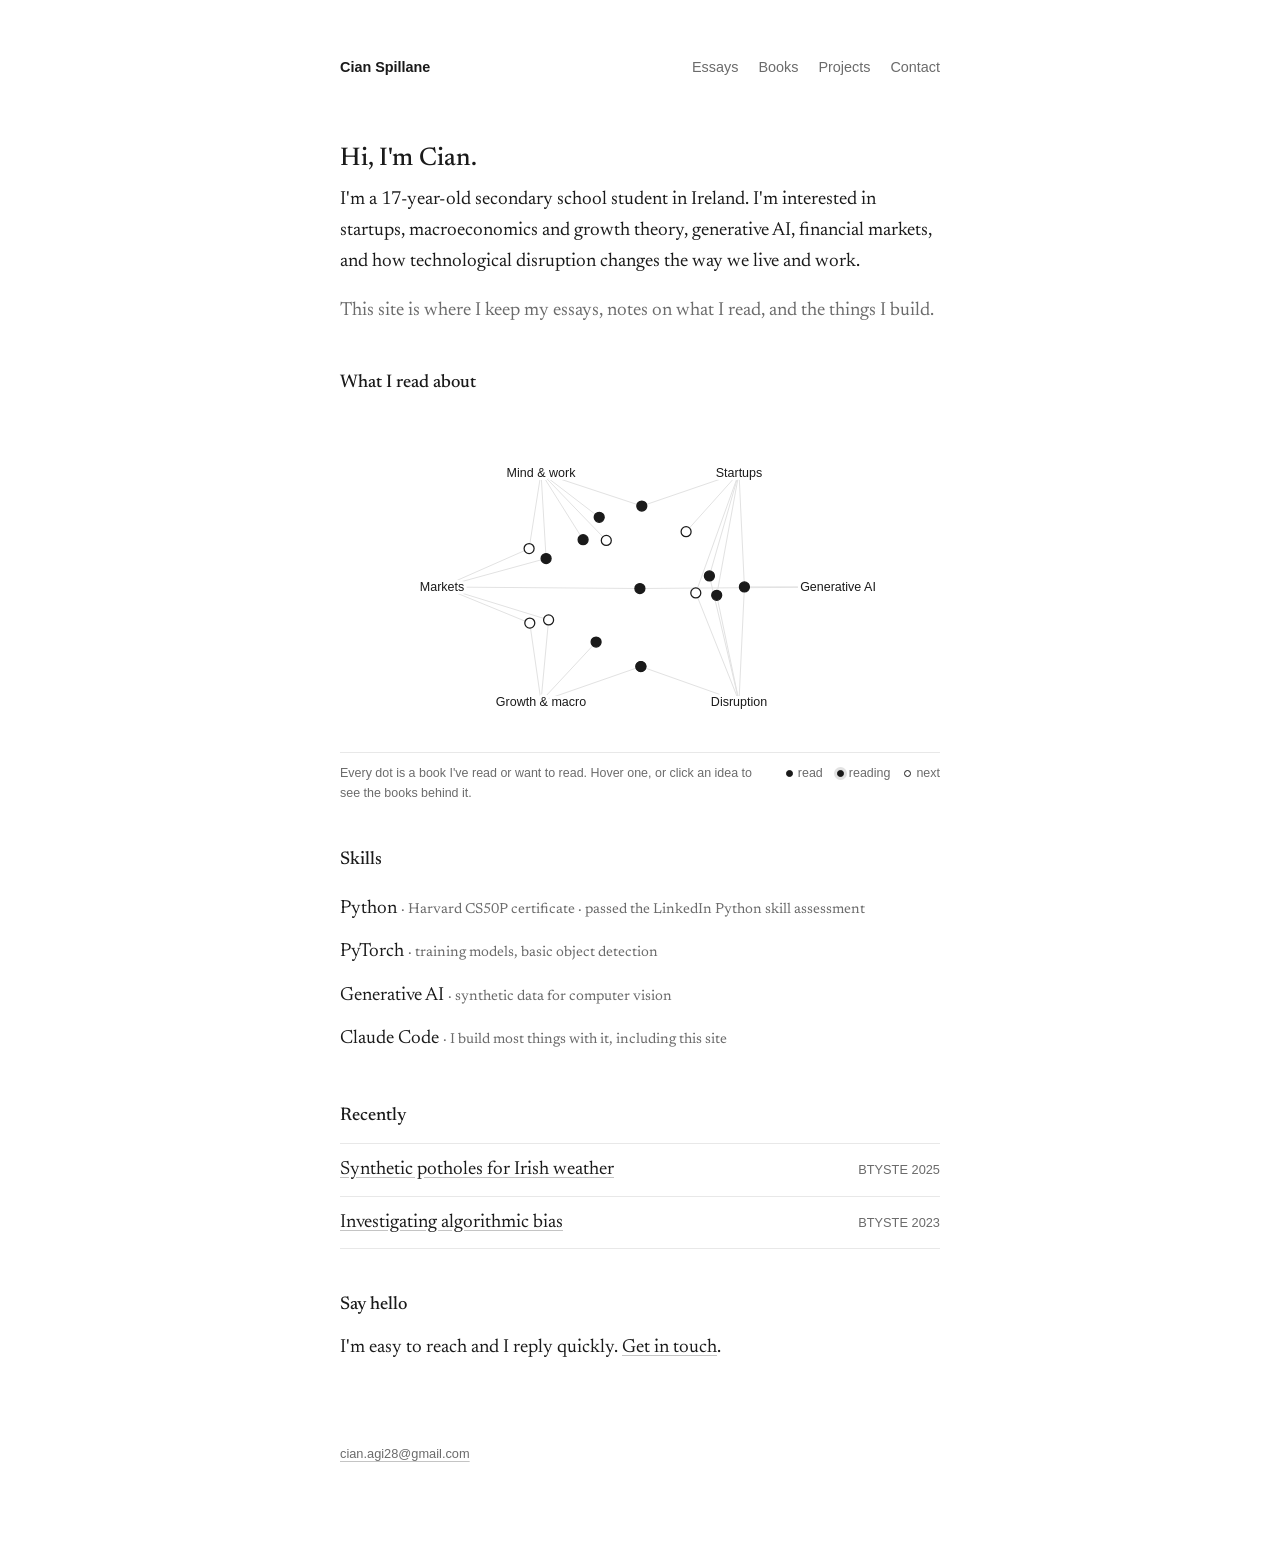
==== index.html @ 695e27a9 "Personal website: essays, books with idea map, projects, contact Co-Authored-By: Claude Opus 5.5 <no" ====
<!doctype html>
<html lang="en">
<head>
<meta charset="utf-8">
<meta name="viewport" content="width=device-width, initial-scale=1">
<title>Cian Spillane</title>
<meta name="description" content="Cian Spillane, a 17-year-old student writing about startups, growth, AI and markets.">
<link rel="preconnect" href="https://fonts.googleapis.com">
<link rel="preconnect" href="https://fonts.gstatic.com" crossorigin>
<link rel="stylesheet" href="https://fonts.googleapis.com/css2?family=Newsreader:ital,opsz,wght@0,6..72,400;0,6..72,500;1,6..72,400&display=swap">
<link rel="stylesheet" href="style.css">
</head>
<body>
<div class="wrap">
<header>
  <a class="name" href="index.html">Cian Spillane</a>
  <nav>
    <a href="essays.html">Essays</a>
    <a href="books.html">Books</a>
    <a href="projects.html">Projects</a>
    <a href="contact.html">Contact</a>
  </nav>
</header>
<main>
  <h1>Hi, I'm Cian.</h1>
  <p>I'm a 17-year-old secondary school student in Ireland. I'm interested in startups, macroeconomics and growth theory, generative AI, financial markets, and how technological disruption changes the way we live and work.</p>
  <p class="muted">This site is where I keep my essays, notes on what I read, and the things I build.</p>

  <h2>What I read about</h2>
  <div class="map-wrap">
    <div id="map"></div>
    <div class="map-foot">
      <div id="map-caption" aria-live="polite"></div>
      <div class="legend"><span><i class="read"></i>read</span><span><i class="reading"></i>reading</span><span><i></i>next</span></div>
    </div>
  </div>

  <h2>Skills</h2>
  <ul class="skills">
    <li>Python <span class="muted">· Harvard CS50P certificate <!-- TODO: link the certificate once uploaded --> · passed the LinkedIn Python skill assessment</span></li>
    <li>PyTorch <span class="muted">· training models, basic object detection</span></li>
    <li>Generative AI <span class="muted">· synthetic data for computer vision</span></li>
    <li>Claude Code <span class="muted">· I build most things with it, including this site</span></li>
  </ul>

  <h2>Recently</h2>
  <ul class="list">
    <li><a href="projects.html#potholes">Synthetic potholes for Irish weather</a><span class="date">BTYSTE 2025</span></li>
    <li><a href="projects.html#algorithmic-bias">Investigating algorithmic bias</a><span class="date">BTYSTE 2023</span></li>
  </ul>

  <h2>Say hello</h2>
  <p>I'm easy to reach and I reply quickly. <a href="contact.html">Get in touch</a>.</p>
</main>

<footer>
  <a href="mailto:cian.agi28@gmail.com">cian.agi28@gmail.com</a>
</footer>
</div>
<script src="js/books.js"></script>
<script src="js/ideamap.js"></script>
<script>
  IdeaMap(document.getElementById("map"), {
    themes: THEMES,
    books: BOOKS,
    caption: document.getElementById("map-caption"),
    hint: "Every dot is a book I've read or want to read. Hover one, or click an idea to see the books behind it.",
    onTheme: (k) => (location.href = "books.html#theme=" + k),
    onBook: (id) => (location.href = "books.html#" + id),
  });
</script>
</body>
</html>
---- style.css ----
/* ---------- base ---------- */
:root {
  --bg: #ffffff;
  --text: #1a1a1a;
  --muted: #6b6b6b;
  --faint: #e8e8e8;
  --accent: #1a1a1a;
  --serif: "Newsreader", Georgia, "Times New Roman", serif;
  --sans: -apple-system, BlinkMacSystemFont, "Segoe UI", Helvetica, Arial, sans-serif;
}

* { box-sizing: border-box; }
[hidden] { display: none !important; }

html { -webkit-text-size-adjust: 100%; }

body {
  margin: 0;
  background: var(--bg);
  color: var(--text);
  font-family: var(--serif);
  font-size: 19px;
  line-height: 1.65;
}

.wrap {
  max-width: 640px;
  margin: 0 auto;
  padding: 56px 20px 80px;
}

a {
  color: var(--accent);
  text-decoration: underline;
  text-decoration-color: #c4c4c4;
  text-underline-offset: 3px;
}
a:hover { text-decoration-color: var(--accent); }

h1, h2, h3 { font-weight: 500; line-height: 1.25; }
h1 { font-size: 1.6rem; margin: 0 0 0.5rem; }
h2 { font-size: 1.15rem; margin: 2.75rem 0 1rem; }
h3 { font-size: 1.05rem; margin: 0; }

p { margin: 0 0 1.1rem; }

.muted { color: var(--muted); }
.small { font-size: 0.85rem; }

/* ---------- header / nav ---------- */
header {
  display: flex;
  flex-wrap: wrap;
  align-items: baseline;
  justify-content: space-between;
  gap: 8px 24px;
  margin-bottom: 64px;
  font-family: var(--sans);
  font-size: 0.9rem;
}
header .name {
  font-weight: 600;
  text-decoration: none;
  color: var(--text);
}
nav { display: flex; gap: 20px; flex-wrap: wrap; }
nav a {
  text-decoration: none;
  color: var(--muted);
}
nav a:hover, nav a[aria-current="page"] { color: var(--text); }

/* ---------- lists ---------- */
.list { list-style: none; padding: 0; margin: 0; }
.list li {
  display: flex;
  justify-content: space-between;
  align-items: baseline;
  gap: 16px;
  padding: 10px 0;
  border-bottom: 1px solid var(--faint);
}
.list li:first-child { border-top: 1px solid var(--faint); }
.list .date {
  flex-shrink: 0;
  font-family: var(--sans);
  font-size: 0.8rem;
  color: var(--muted);
  font-variant-numeric: tabular-nums;
}

/* ---------- books ---------- */
.book {
  position: relative;
  isolation: isolate;
  display: flex;
  gap: 20px;
  padding: 22px 0;
  border-bottom: 1px solid var(--faint);
}
#shelf section > h2 { padding-bottom: 14px; margin-bottom: 0; border-bottom: 1px solid var(--faint); }
.book::before {               /* highlight when you jump to a book */
  content: "";
  position: absolute;
  inset: 0 -14px;
  border-radius: 6px;
  background: #f4f4f2;
  opacity: 0;
  z-index: -1;
}
.book.flash::before { animation: flash 1.8s ease-out; }
@keyframes flash { 0%, 30% { opacity: 1; } 100% { opacity: 0; } }

.cover {
  flex-shrink: 0;
  width: 64px;
  height: 96px;
  object-fit: cover;
  border-radius: 2px;
  box-shadow: 0 1px 2px rgba(0,0,0,.12), 0 0 0 1px rgba(0,0,0,.04);
  background: #f2f2f2;
}
.cover.blank {
  display: flex;
  align-items: flex-end;
  padding: 7px;
  background: #f4f4f2;
  font-size: 9.5px;
  line-height: 1.25;
  font-style: italic;
  color: #444;
}
.book-body { min-width: 0; }
.book .meta {
  font-family: var(--sans);
  font-size: 0.8rem;
  color: var(--muted);
  margin: 2px 0 10px;
}
.notes p { margin: 0 0 0.75rem; font-size: 0.95rem; }
.notes.empty { font-size: 0.9rem; color: #a3a3a3; font-style: italic; margin: 0 0 0.6rem; }
.book .tags {
  font-family: var(--sans);
  font-size: 0.72rem;
  color: #a3a3a3;
}
.stars { letter-spacing: 1px; }
h2 .count {
  font-family: var(--sans);
  font-size: 0.75rem;
  color: var(--muted);
  margin-left: 6px;
  font-variant-numeric: tabular-nums;
}
section[data-status="next"] .cover { width: 48px; height: 72px; }
section[data-status="next"] .book { padding: 16px 0; }

.filter {
  font-family: var(--sans);
  font-size: 0.85rem;
  color: var(--muted);
  margin: 24px 0 -12px;
}
.filter strong { color: var(--text); font-weight: 600; }
.filter button {
  font: inherit;
  margin-left: 8px;
  padding: 0;
  border: 0;
  background: none;
  color: var(--muted);
  text-decoration: underline;
  text-underline-offset: 3px;
  cursor: pointer;
}
.filter button:hover { color: var(--text); }

/* ---------- idea map ---------- */
.map-wrap { margin: 28px 0 8px; }
#map { width: 100%; }
.ideamap {
  display: block;
  width: 100%;
  overflow: visible;
  touch-action: none;
  user-select: none;
  -webkit-user-select: none;
}
.ideamap line { stroke: #e2e2e2; stroke-width: 1; transition: stroke .2s, opacity .2s; }
.ideamap line.on { stroke: #1a1a1a; }
.ideamap .node { cursor: grab; outline: none; transition: opacity .2s; }
.ideamap.dragging .node { cursor: grabbing; }
.ideamap .theme text {
  font-family: var(--sans);
  font-size: 12.5px;
  font-weight: 500;
  fill: var(--text);
  paint-order: stroke;
  stroke: #fff;
  stroke-width: 6px;
  stroke-linejoin: round;
}
.ideamap .theme:focus-visible text { text-decoration: underline; }
.ideamap .hit { fill: transparent; }
.ideamap .dot { fill: #1a1a1a; stroke: #1a1a1a; stroke-width: 1.25; transition: r .15s; }
.ideamap .next .dot { fill: #fff; }
.ideamap .node.book:hover .dot,
.ideamap .node.book.on .dot,
.ideamap .node.book:focus-visible .dot { r: 6.5; }
.ideamap .pulse {
  fill: none;
  stroke: #1a1a1a;
  transform-box: fill-box;
  transform-origin: center;
  animation: pulse 2.4s ease-out infinite;
}
@keyframes pulse { from { transform: scale(1); opacity: .5; } to { transform: scale(3); opacity: 0; } }
.ideamap.has-focus .node:not(.on) { opacity: .15; }
.ideamap.has-focus line:not(.on) { opacity: .25; }
.ideamap .tip {
  font-family: var(--serif);
  font-size: 14px;
  font-style: italic;
  fill: var(--text);
  paint-order: stroke;
  stroke: #fff;
  stroke-width: 6px;
  stroke-linejoin: round;
  pointer-events: none;
}
.map-foot {
  display: flex;
  justify-content: space-between;
  align-items: flex-start;
  gap: 8px 24px;
  flex-wrap: wrap;
  font-family: var(--sans);
  font-size: 0.78rem;
  color: var(--muted);
  border-top: 1px solid var(--faint);
  padding-top: 10px;
  min-height: 3.2em;
}
.map-foot strong { color: var(--text); font-weight: 600; }
#map-caption { flex: 1 1 260px; }
.legend { display: flex; gap: 14px; white-space: nowrap; }
.legend i {
  display: inline-block;
  width: 7px; height: 7px;
  border-radius: 50%;
  border: 1.25px solid #1a1a1a;
  margin-right: 5px;
  vertical-align: 0;
}
.legend .read { background: #1a1a1a; }
.legend .reading { background: #1a1a1a; box-shadow: 0 0 0 3px #e2e2e2; }
@media (prefers-reduced-motion: reduce) { .ideamap .pulse { animation: none; opacity: 0; } }

/* ---------- projects ---------- */
.project { padding: 18px 0; border-bottom: 1px solid var(--faint); }
.project:first-of-type { border-top: 1px solid var(--faint); }
.project p { margin: 4px 0 0; font-size: 0.95rem; }
.project .tags {
  font-family: var(--sans);
  font-size: 0.75rem;
  color: var(--muted);
  margin-top: 6px;
}

/* ---------- essay ---------- */
article h1 { font-size: 1.9rem; }
article .byline {
  font-family: var(--sans);
  font-size: 0.85rem;
  color: var(--muted);
  margin-bottom: 2.5rem;
}
article blockquote {
  margin: 1.5rem 0;
  padding-left: 18px;
  border-left: 2px solid var(--faint);
  color: var(--muted);
  font-style: italic;
}

/* ---------- small pieces ---------- */
.empty-state {
  padding: 28px 0;
  border-top: 1px solid var(--faint);
  border-bottom: 1px solid var(--faint);
  color: var(--muted);
  font-style: italic;
}
.skills { list-style: none; padding: 0; margin: 0; }
.skills li { padding: 6px 0; }
.skills .muted { font-size: 0.9rem; }
.project .links {
  font-family: var(--sans);
  font-size: 0.8rem;
  margin-top: 8px;
}
.project .links a, .project .links span { margin-right: 14px; }
.project .links span { color: #a3a3a3; }
.project .award {
  font-family: var(--sans);
  font-size: 0.75rem;
  color: var(--muted);
  margin-left: 6px;
}
.contact-email {
  display: flex;
  align-items: baseline;
  gap: 14px;
  flex-wrap: wrap;
  font-size: 1.35rem;
  margin: 8px 0 6px;
}
.copy {
  font-family: var(--sans);
  font-size: 0.75rem;
  padding: 3px 10px;
  border: 1px solid var(--faint);
  border-radius: 999px;
  background: #fff;
  color: var(--muted);
  cursor: pointer;
}
.copy:hover { color: var(--text); border-color: #cfcfcf; }

/* ---------- footer ---------- */
footer {
  margin-top: 80px;
  font-family: var(--sans);
  font-size: 0.8rem;
  color: var(--muted);
}
footer a { color: var(--muted); }

@media (max-width: 480px) {
  .cover { width: 52px; height: 78px; }
  .book { gap: 14px; }
  body { font-size: 17px; }
  .wrap { padding: 32px 16px 64px; }
  header { margin-bottom: 44px; }
  .list li { flex-direction: column; gap: 0; }
}
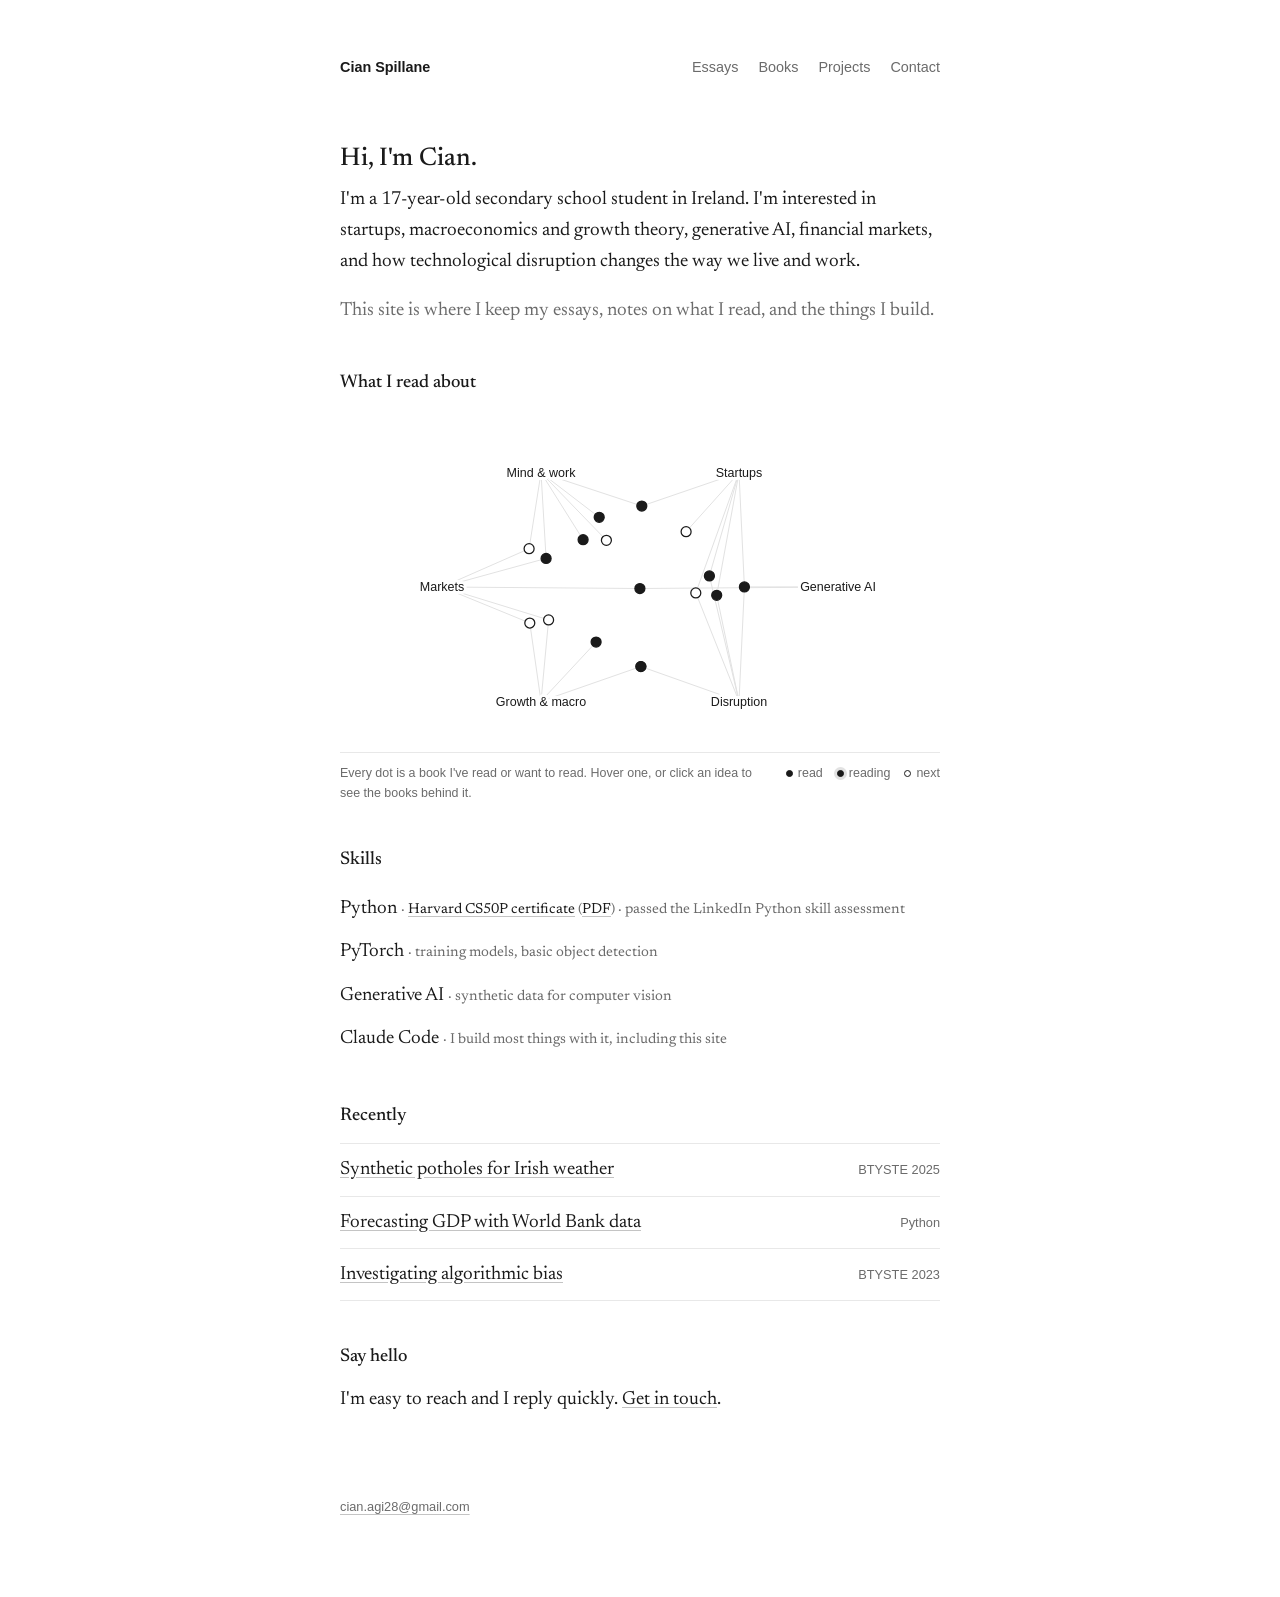
==== commit 5abd0be8: "Add BTYSTE 2025 project book, CS50P certificate and GDP forecasting project Co-Authored-By: Claude O" ====
--- a/index.html
+++ b/index.html
@@ -37,7 +37,7 @@
 
   <h2>Skills</h2>
   <ul class="skills">
-    <li>Python <span class="muted">· Harvard CS50P certificate <!-- TODO: link the certificate once uploaded --> · passed the LinkedIn Python skill assessment</span></li>
+    <li>Python <span class="muted">· <a href="https://cs50.harvard.edu/certificates/3043e4b3-a87b-4e85-bde9-a4f51af507f7">Harvard CS50P certificate</a> (<a href="files/cs50p-certificate.pdf">PDF</a>) · passed the LinkedIn Python skill assessment</span></li>
     <li>PyTorch <span class="muted">· training models, basic object detection</span></li>
     <li>Generative AI <span class="muted">· synthetic data for computer vision</span></li>
     <li>Claude Code <span class="muted">· I build most things with it, including this site</span></li>
@@ -46,6 +46,7 @@
   <h2>Recently</h2>
   <ul class="list">
     <li><a href="projects.html#potholes">Synthetic potholes for Irish weather</a><span class="date">BTYSTE 2025</span></li>
+    <li><a href="projects.html#gdp-forecasting">Forecasting GDP with World Bank data</a><span class="date">Python</span></li>
     <li><a href="projects.html#algorithmic-bias">Investigating algorithmic bias</a><span class="date">BTYSTE 2023</span></li>
   </ul>
 
--- a/style.css
+++ b/style.css
@@ -258,7 +258,7 @@
 
 /* ---------- projects ---------- */
 .project { padding: 18px 0; border-bottom: 1px solid var(--faint); }
-.project:first-of-type { border-top: 1px solid var(--faint); }
+h2 + .project, p + .project { border-top: 1px solid var(--faint); }
 .project p { margin: 4px 0 0; font-size: 0.95rem; }
 .project .tags {
   font-family: var(--sans);
